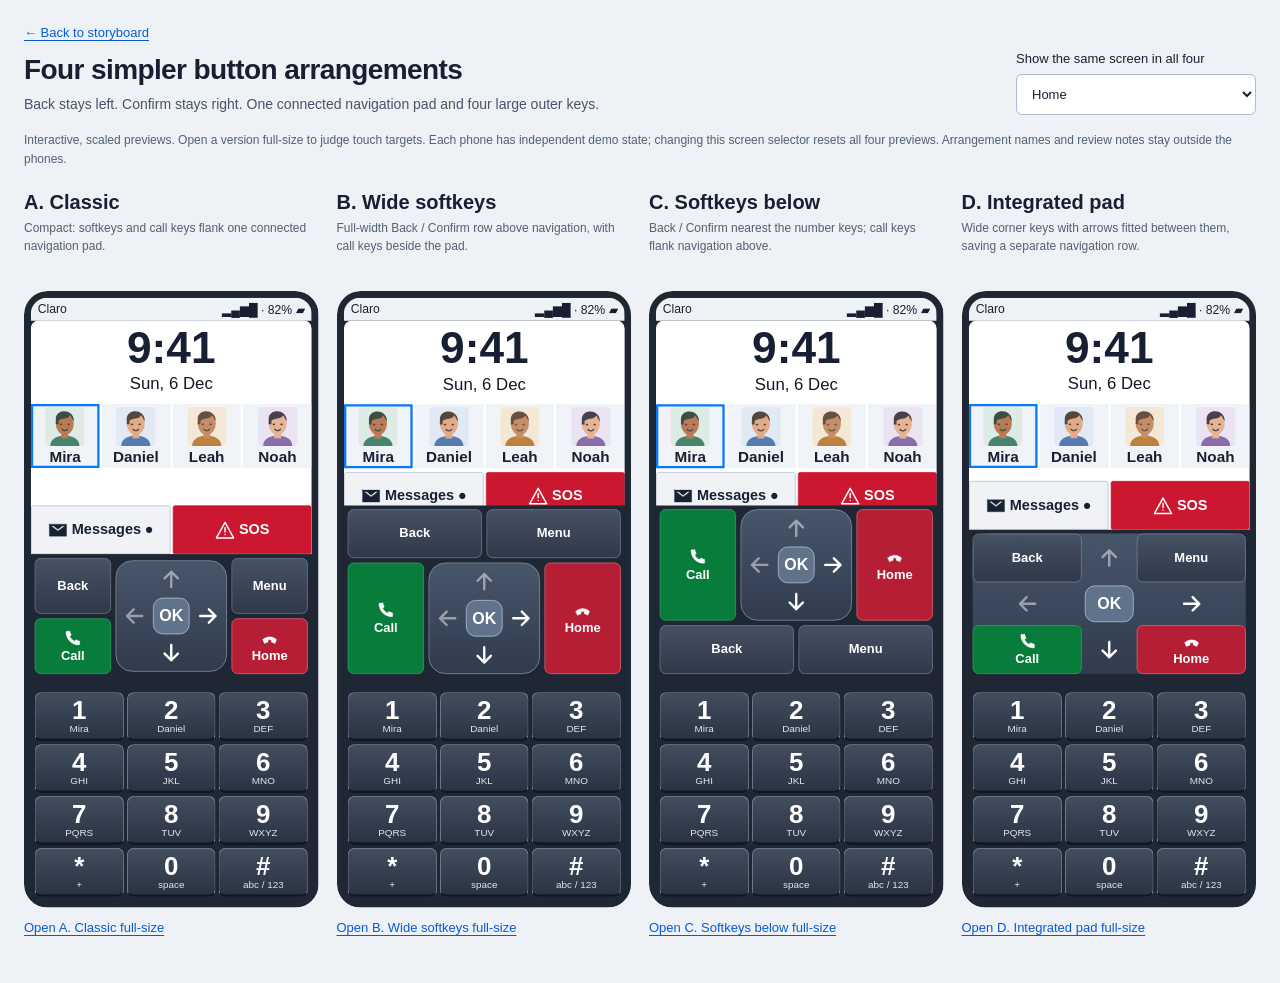
==== classic-buttons.html @ d80d7da0 "Add classic 2G storyboard and button layout comparison Co-authored-by: Copilot App <223556219+Copilo" ====
<!doctype html>
<html lang="en">
<head>
  <meta charset="utf-8">
  <meta name="viewport" content="width=device-width, initial-scale=1">
  <title>Claro Home — Button arrangements</title>
  <link rel="stylesheet" href="classic-buttons.css">
  <script src="classic-buttons.js" defer></script>
</head>
<body>
  <header class="comparison-header">
    <div>
      <a href="index.html?version=classic#home">← Back to storyboard</a>
      <h1>Four simpler button arrangements</h1>
      <p>Back stays left. Confirm stays right. One connected navigation pad and four large outer keys.</p>
    </div>
    <label class="scene-picker">Show the same screen in all four
      <select id="comparison-scene">
        <option value="home">Home</option>
        <option value="contacts">Contacts</option>
        <option value="contact-detail">Contact details</option>
        <option value="call-confirm">Confirm a call</option>
        <option value="calling">Active call</option>
        <option value="incoming">Incoming call</option>
        <option value="compose">Write a message</option>
        <option value="message-confirm">Confirm a message</option>
        <option value="pin">Unlock settings</option>
        <option value="gallery">Gallery</option>
        <option value="classic-menu">Menu</option>
      </select>
    </label>
  </header>
  <p class="comparison-note">Interactive, scaled previews. Open a version full-size to judge touch targets. Each phone has independent demo state; changing this screen selector resets all four previews. Arrangement names and review notes stay outside the phones.</p>
  <main class="comparison-scroll" aria-label="Side-by-side button arrangements">
    <div id="comparison-grid" class="comparison-grid"></div>
  </main>
  <noscript><p class="comparison-error">Enable JavaScript to load the four interactive previews.</p></noscript>
</body>
</html>
---- classic-buttons.css ----
* { box-sizing: border-box; }
body { margin: 0; padding: 24px; background: #eef1f5; color: #172033; font: 14px Arial, Helvetica, sans-serif; }
a { color: #075bd8; text-underline-offset: 3px; }
.comparison-header { display: flex; justify-content: space-between; align-items: end; gap: 24px; max-width: 1800px; margin: auto; }
.comparison-header a { font-size: 13px; }
h1 { margin: 14px 0 8px; font-size: 28px; letter-spacing: -.6px; }
.comparison-header p { margin: 0; line-height: 1.5; color: #46546b; }
.scene-picker { display: grid; gap: 8px; min-width: 240px; font-size: 13px; }
.scene-picker select { padding: 11px; border: 1px solid #aebbd0; border-radius: 6px; background: white; color: #172033; font: inherit; }
.comparison-note { max-width: 1800px; margin: 16px auto 22px; color: #536077; font-size: 12px; line-height: 1.6; }
.comparison-scroll { overflow-x: auto; padding-bottom: 12px; }
.comparison-grid { display: grid; grid-template-columns: repeat(4, minmax(200px, 1fr)); gap: 18px; max-width: 1800px; margin: auto; }
.comparison-card { min-width: 0; }
.comparison-card h2 { margin: 0 0 5px; font-size: 20px; }
.comparison-description { min-height: 60px; margin: 0 0 12px; color: #536077; font-size: 12px; line-height: 1.5; }
.comparison-viewport { position: relative; width: 100%; aspect-ratio: 386 / 808; overflow: hidden; border-radius: 24px; }
.comparison-viewport iframe { position: absolute; top: 0; left: 0; width: 386px; height: 808px; border: 0; transform: scale(var(--preview-scale, 1)); transform-origin: top left; }
.comparison-open { display: inline-block; padding: 12px 0; font-size: 13px; }
.comparison-error { padding: 14px; background: #fff0f0; border: 1px solid #c73346; color: #9c1728; line-height: 1.5; }
[hidden] { display: none !important; }
a:focus-visible, select:focus-visible { outline: 3px solid #0879ff; outline-offset: 3px; }
@media (max-width: 700px) {
  body { padding: 16px; }
  .comparison-header { align-items: stretch; flex-direction: column; gap: 16px; }
  h1 { font-size: 24px; }
  .comparison-grid { gap: 14px; }
}
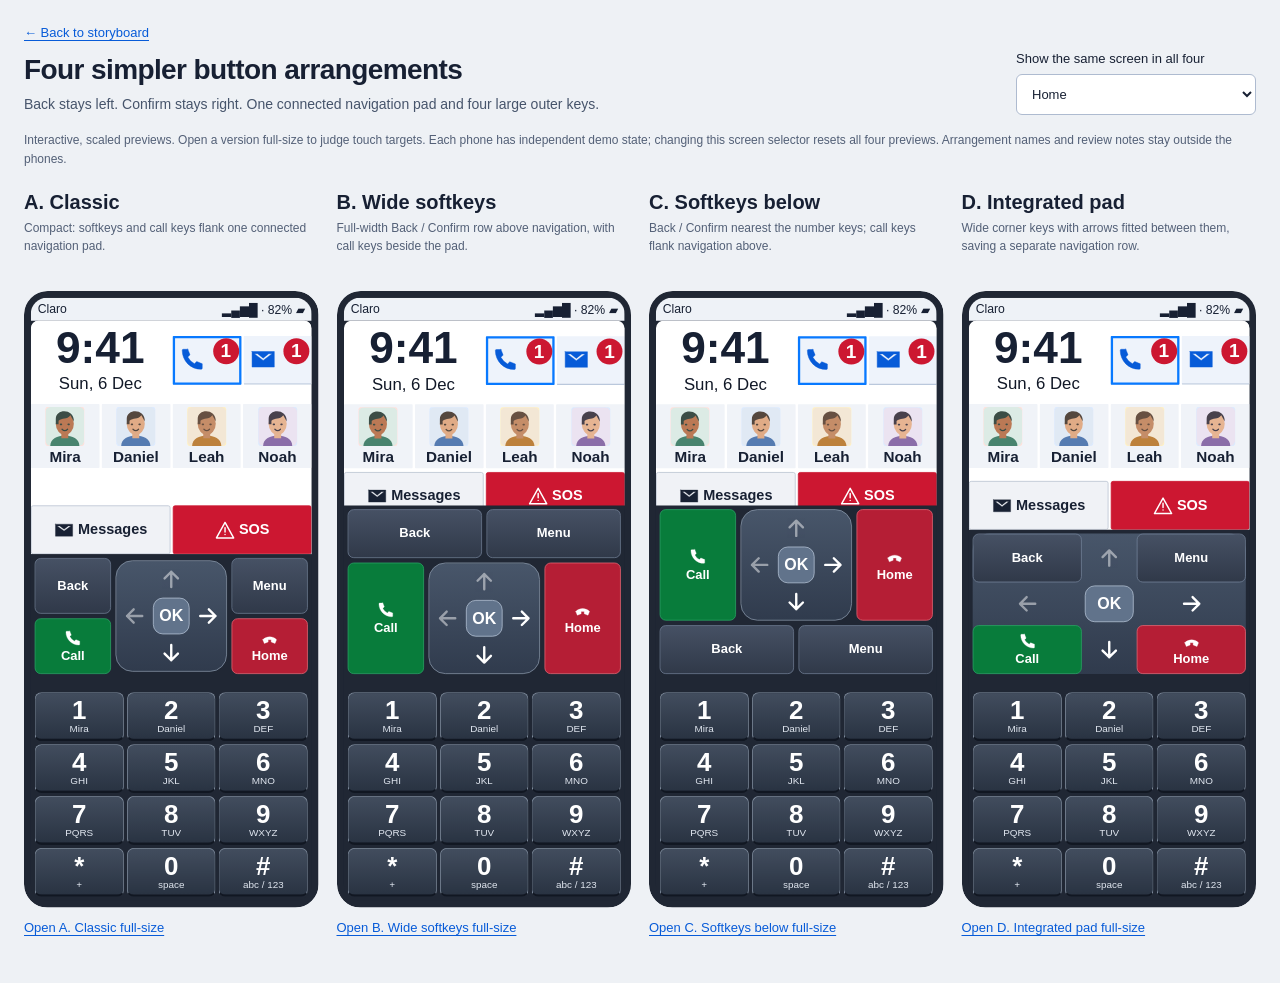
==== commit 0231145f: "Expand launcher PRD and call notification flows Co-authored-by: Copilot App <223556219+Copilot@users" ====
--- a/classic-buttons.html
+++ b/classic-buttons.html
@@ -22,6 +22,8 @@
         <option value="call-confirm">Confirm a call</option>
         <option value="calling">Active call</option>
         <option value="incoming">Incoming call</option>
+        <option value="missed-call">Missed incoming call</option>
+        <option value="call-unanswered">Outgoing call: no answer</option>
         <option value="compose">Write a message</option>
         <option value="message-confirm">Confirm a message</option>
         <option value="pin">Unlock settings</option>
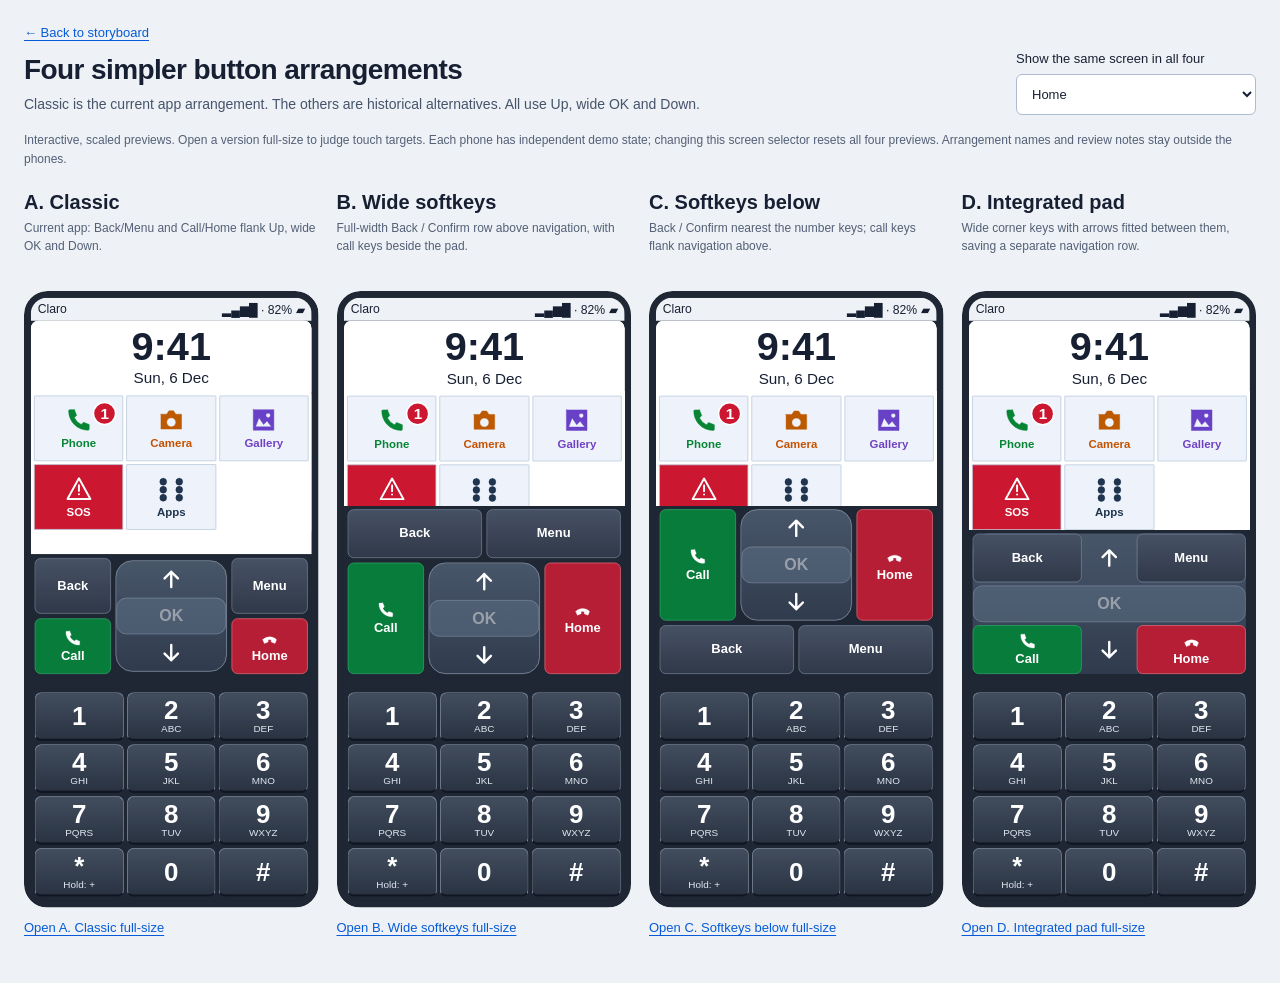
==== commit da2d9ffd: "Improve Claro Home layout, contacts, and dialing Co-authored-by: Copilot App <223556219+Copilot@user" ====
--- a/classic-buttons.html
+++ b/classic-buttons.html
@@ -12,20 +12,21 @@
     <div>
       <a href="index.html?version=classic#home">← Back to storyboard</a>
       <h1>Four simpler button arrangements</h1>
-      <p>Back stays left. Confirm stays right. One connected navigation pad and four large outer keys.</p>
+      <p>Classic is the current app arrangement. The others are historical alternatives. All use Up, wide OK and Down.</p>
     </div>
     <label class="scene-picker">Show the same screen in all four
       <select id="comparison-scene">
         <option value="home">Home</option>
         <option value="contacts">Contacts</option>
         <option value="contact-detail">Contact details</option>
-        <option value="call-confirm">Confirm a call</option>
+        <option value="dialer">Dial a number</option>
         <option value="calling">Active call</option>
         <option value="incoming">Incoming call</option>
         <option value="missed-call">Missed incoming call</option>
         <option value="call-unanswered">Outgoing call: no answer</option>
         <option value="compose">Write a message</option>
-        <option value="message-confirm">Confirm a message</option>
+        <option value="conversation">Read messages</option>
+        <option value="reply">Write a reply</option>
         <option value="pin">Unlock settings</option>
         <option value="gallery">Gallery</option>
         <option value="classic-menu">Menu</option>
